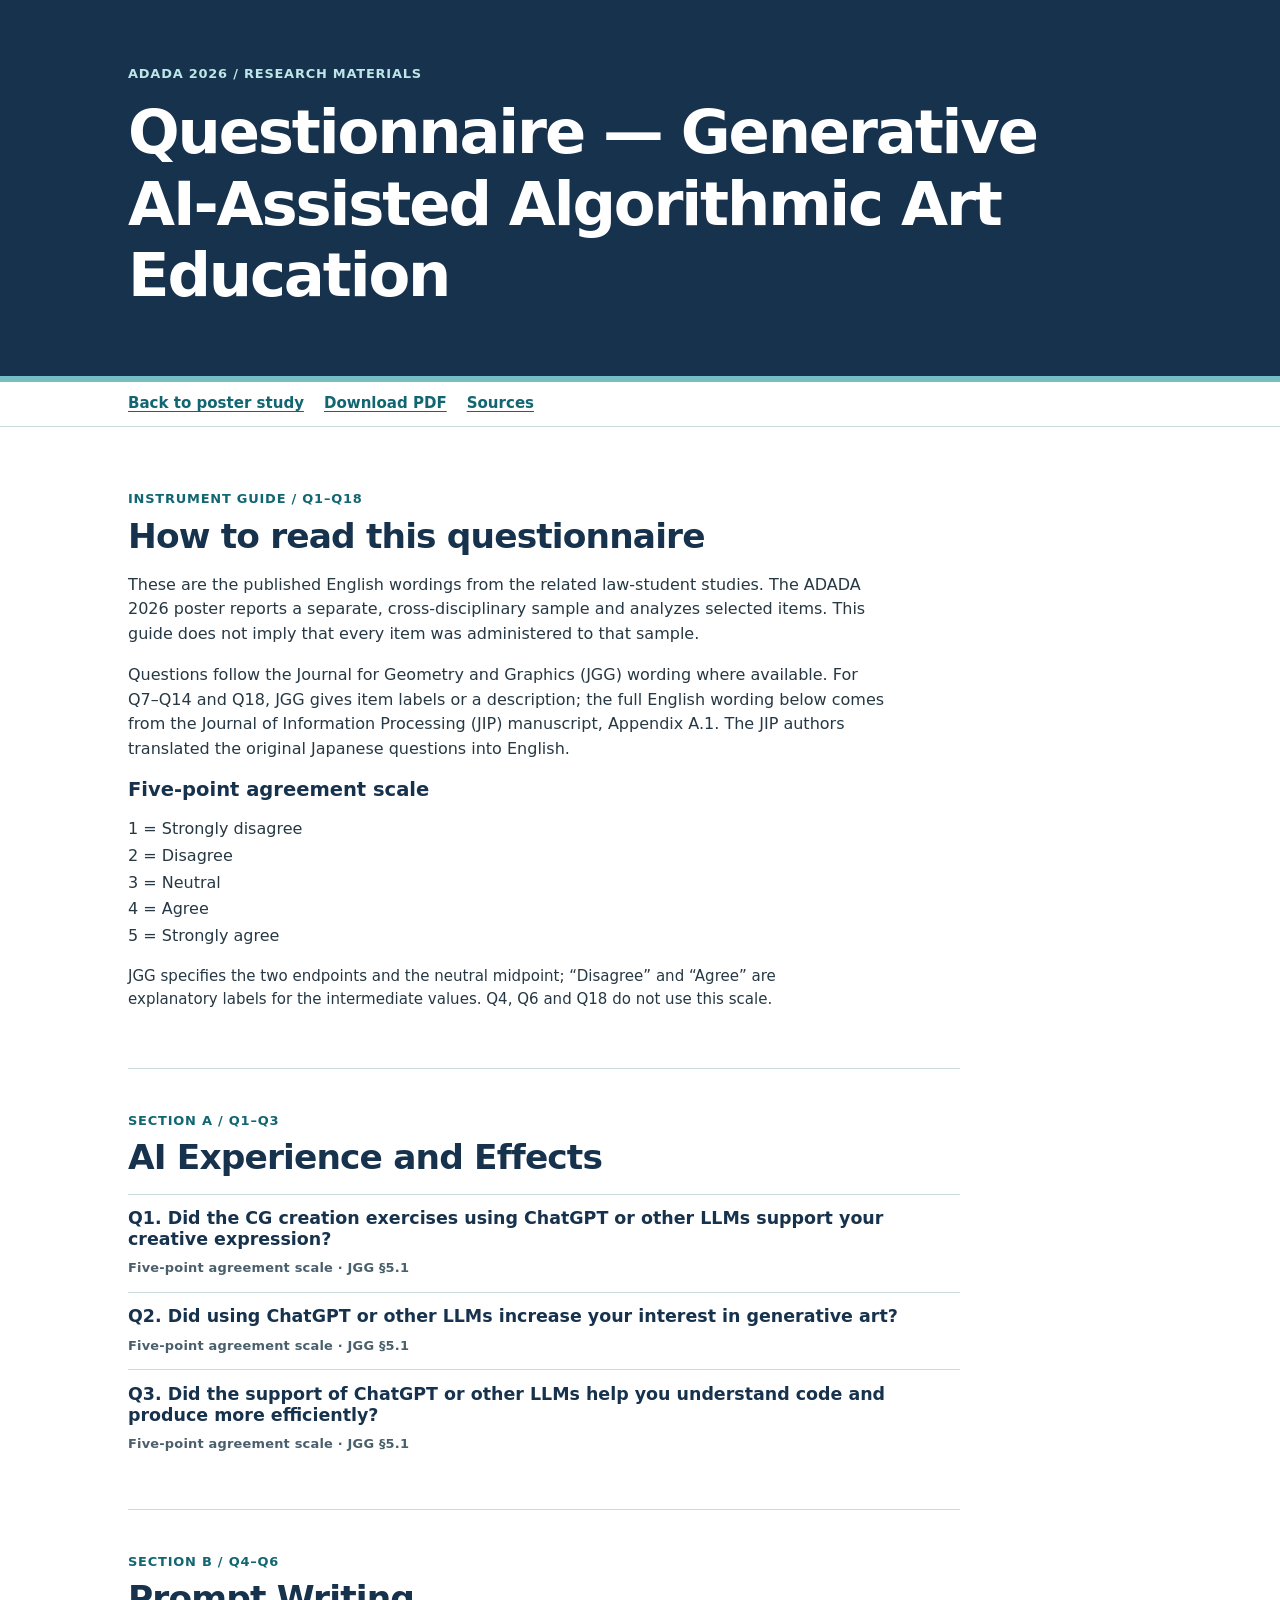
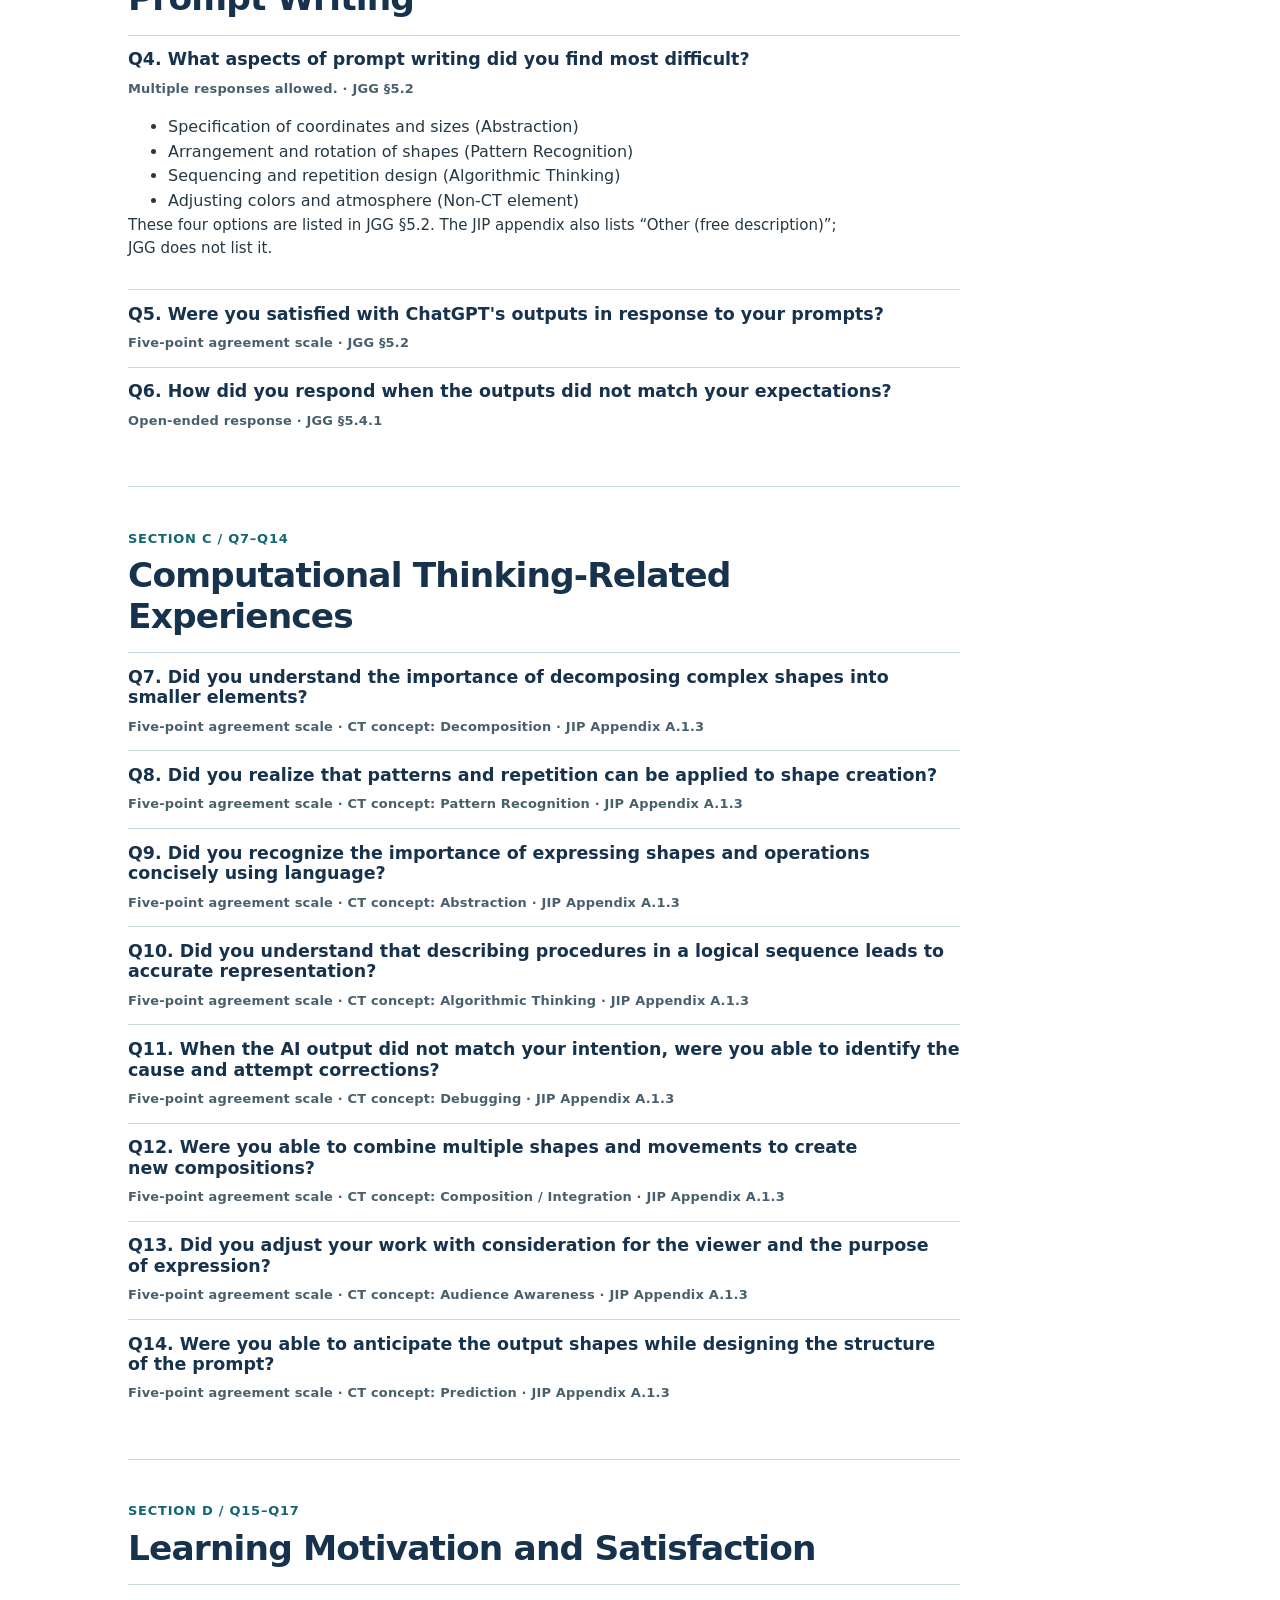
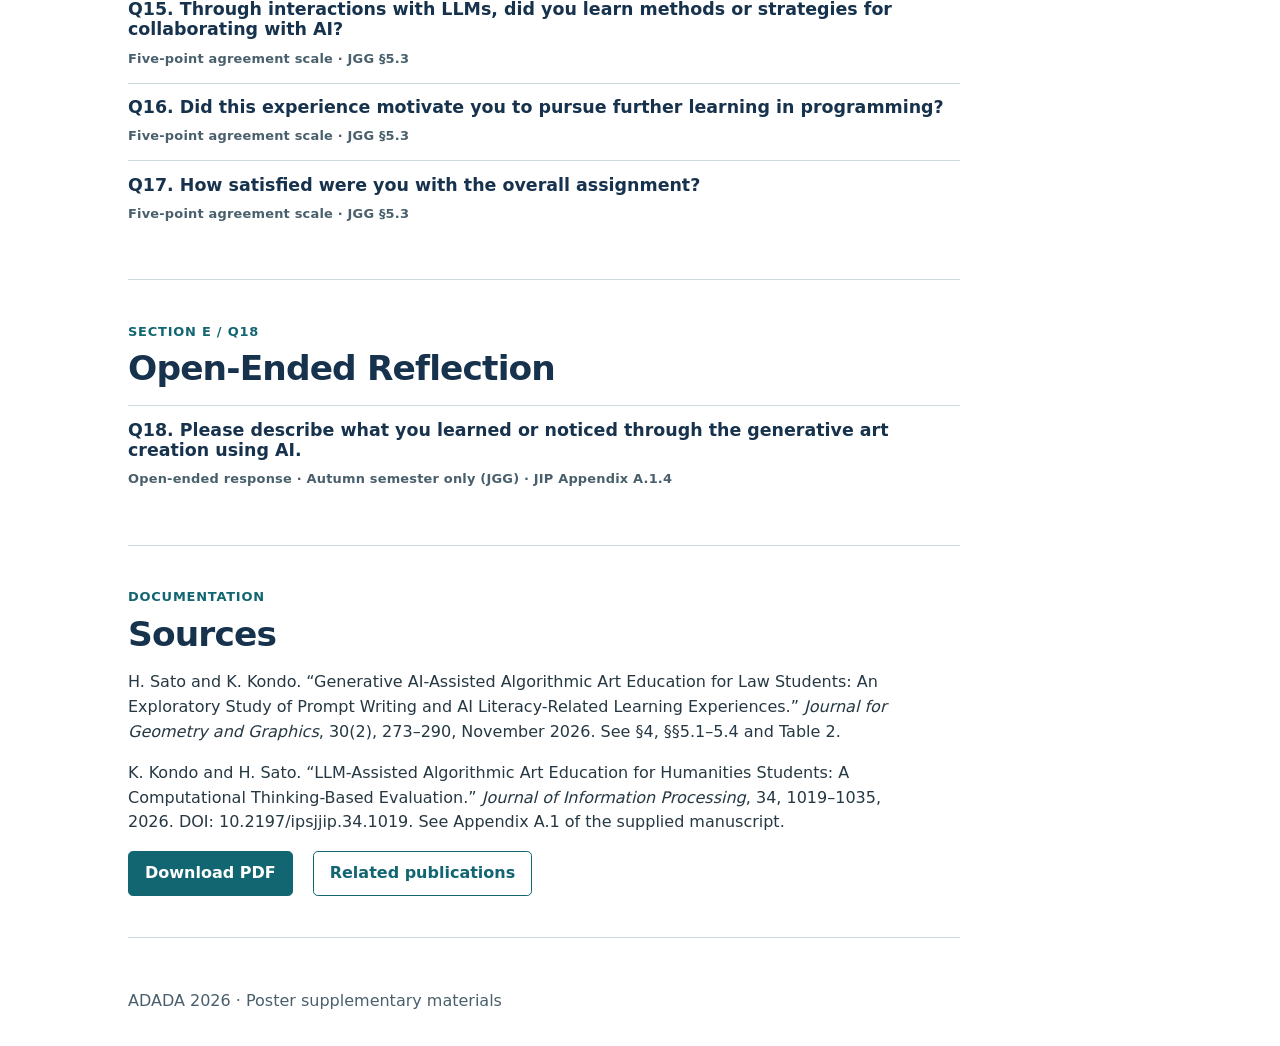
==== adada2026/questionnaire.html @ 4f1a8307 "Publish ADADA 2026 poster study and questionnaire" ====
<!doctype html><html lang="en"><head><meta charset="utf-8"><meta name="viewport" content="width=device-width,initial-scale=1"><title>Questionnaire — Generative AI-Assisted Algorithmic Art Education</title><link rel="stylesheet" href="assets/style.css"></head><body>
<a class="skip" href="#main">Skip to content</a><header class="hero"><div class="wrap"><p class="eyebrow">ADADA 2026 / Research materials</p><h1>Questionnaire — Generative AI-Assisted Algorithmic Art Education</h1></div></header>
<nav aria-label="Questionnaire resources"><div class="wrap"><a href="index.html">Back to poster study</a><a href="questionnaire.pdf" download>Download PDF</a><a href="#sources">Sources</a></div></nav>
<main id="main" class="wrap qpage"><section><p class="kicker">Instrument guide / Q1–Q18</p><h2>How to read this questionnaire</h2><p>These are the published English wordings from the related law-student studies. The ADADA 2026 poster reports a separate, cross-disciplinary sample and analyzes selected items. This guide does not imply that every item was administered to that sample.</p><p>Questions follow the Journal for Geometry and Graphics (JGG) wording where available. For Q7–Q14 and Q18, JGG gives item labels or a description; the full English wording below comes from the Journal of Information Processing (JIP) manuscript, Appendix A.1. The JIP authors translated the original Japanese questions into English.</p>
<h3>Five-point agreement scale</h3><ol class="scale"><li>1 = Strongly disagree</li><li>2 = Disagree</li><li>3 = Neutral</li><li>4 = Agree</li><li>5 = Strongly agree</li></ol><p class="source">JGG specifies the two endpoints and the neutral midpoint; “Disagree” and “Agree” are explanatory labels for the intermediate values. Q4, Q6 and Q18 do not use this scale.</p></section>
<section class="group"><p class="kicker">Section A / Q1–Q3</p><h2>AI Experience and Effects</h2>
<div class="q" id="q1"><h3>Q1. Did the CG creation exercises using ChatGPT or other LLMs support your creative expression?</h3><p class="meta">Five-point agreement scale · JGG §5.1</p>
</div>
<div class="q" id="q2"><h3>Q2. Did using ChatGPT or other LLMs increase your interest in generative art?</h3><p class="meta">Five-point agreement scale · JGG §5.1</p>
</div>
<div class="q" id="q3"><h3>Q3. Did the support of ChatGPT or other LLMs help you understand code and produce more efficiently?</h3><p class="meta">Five-point agreement scale · JGG §5.1</p>
</div>
</section>
<section class="newpage"><p class="kicker">Section B / Q4–Q6</p><h2>Prompt Writing</h2>
<div class="q" id="q4"><h3>Q4. What aspects of prompt writing did you find most difficult?</h3><p class="meta">Multiple responses allowed. · JGG §5.2</p>
<ul><li>Specification of coordinates and sizes (Abstraction)</li><li>Arrangement and rotation of shapes (Pattern Recognition)</li><li>Sequencing and repetition design (Algorithmic Thinking)</li><li>Adjusting colors and atmosphere (Non-CT element)</li></ul><p class="source">These four options are listed in JGG §5.2. The JIP appendix also lists “Other (free description)”; JGG does not list it.</p>
</div>
<div class="q" id="q5"><h3>Q5. Were you satisfied with ChatGPT&#x27;s outputs in response to your prompts?</h3><p class="meta">Five-point agreement scale · JGG §5.2</p>
</div>
<div class="q" id="q6"><h3>Q6. How did you respond when the outputs did not match your expectations?</h3><p class="meta">Open-ended response · JGG §5.4.1</p>
</div>
</section>
<section class="group"><p class="kicker">Section C / Q7–Q14</p><h2>Computational Thinking-Related Experiences</h2>
<div class="q" id="q7"><h3>Q7. Did you understand the importance of decomposing complex shapes into smaller elements?</h3><p class="meta">Five-point agreement scale · CT concept: Decomposition · JIP Appendix A.1.3</p>
</div>
<div class="q" id="q8"><h3>Q8. Did you realize that patterns and repetition can be applied to shape creation?</h3><p class="meta">Five-point agreement scale · CT concept: Pattern Recognition · JIP Appendix A.1.3</p>
</div>
<div class="q" id="q9"><h3>Q9. Did you recognize the importance of expressing shapes and operations concisely using language?</h3><p class="meta">Five-point agreement scale · CT concept: Abstraction · JIP Appendix A.1.3</p>
</div>
<div class="q" id="q10"><h3>Q10. Did you understand that describing procedures in a logical sequence leads to accurate representation?</h3><p class="meta">Five-point agreement scale · CT concept: Algorithmic Thinking · JIP Appendix A.1.3</p>
</div>
<div class="q" id="q11"><h3>Q11. When the AI output did not match your intention, were you able to identify the cause and attempt corrections?</h3><p class="meta">Five-point agreement scale · CT concept: Debugging · JIP Appendix A.1.3</p>
</div>
<div class="q" id="q12"><h3>Q12. Were you able to combine multiple shapes and movements to create new compositions?</h3><p class="meta">Five-point agreement scale · CT concept: Composition / Integration · JIP Appendix A.1.3</p>
</div>
<div class="q" id="q13"><h3>Q13. Did you adjust your work with consideration for the viewer and the purpose of expression?</h3><p class="meta">Five-point agreement scale · CT concept: Audience Awareness · JIP Appendix A.1.3</p>
</div>
<div class="q" id="q14"><h3>Q14. Were you able to anticipate the output shapes while designing the structure of the prompt?</h3><p class="meta">Five-point agreement scale · CT concept: Prediction · JIP Appendix A.1.3</p>
</div>
</section>
<section class="newpage"><p class="kicker">Section D / Q15–Q17</p><h2>Learning Motivation and Satisfaction</h2>
<div class="q" id="q15"><h3>Q15. Through interactions with LLMs, did you learn methods or strategies for collaborating with AI?</h3><p class="meta">Five-point agreement scale · JGG §5.3</p>
</div>
<div class="q" id="q16"><h3>Q16. Did this experience motivate you to pursue further learning in programming?</h3><p class="meta">Five-point agreement scale · JGG §5.3</p>
</div>
<div class="q" id="q17"><h3>Q17. How satisfied were you with the overall assignment?</h3><p class="meta">Five-point agreement scale · JGG §5.3</p>
</div>
</section>
<section class="group"><p class="kicker">Section E / Q18</p><h2>Open-Ended Reflection</h2>
<div class="q" id="q18"><h3>Q18. Please describe what you learned or noticed through the generative art creation using AI.</h3><p class="meta">Open-ended response · Autumn semester only (JGG) · JIP Appendix A.1.4</p>
</div>
</section>
<section id="sources"><p class="kicker">Documentation</p><h2>Sources</h2><p>H. Sato and K. Kondo. “Generative AI-Assisted Algorithmic Art Education for Law Students: An Exploratory Study of Prompt Writing and AI Literacy-Related Learning Experiences.” <i>Journal for Geometry and Graphics</i>, 30(2), 273–290, November 2026. See §4, §§5.1–5.4 and Table 2.</p><p>K. Kondo and H. Sato. “LLM-Assisted Algorithmic Art Education for Humanities Students: A Computational Thinking-Based Evaluation.” <i>Journal of Information Processing</i>, 34, 1019–1035, 2026. DOI: 10.2197/ipsjjip.34.1019. See Appendix A.1 of the supplied manuscript.</p><div class="actions"><a class="button primary" href="questionnaire.pdf" download>Download PDF</a><a class="button" href="index.html#publications">Related publications</a></div></section></main><footer class="wrap">ADADA 2026 · Poster supplementary materials</footer></body></html>
---- adada2026/assets/style.css ----
:root{--navy:#17324d;--teal:#126672;--ink:#263843;--muted:#49606c;--line:#cadadd;--tint:#e5f3f4;color:var(--ink);background:white;font:100%/1.55 system-ui,-apple-system,sans-serif}
*{box-sizing:border-box}body{margin:0}a{color:var(--teal);text-underline-offset:.2em}a:focus-visible{outline:3px solid #cd7513;outline-offset:3px}.skip{position:absolute;left:.5rem;top:-8rem;background:white;padding:.6rem;z-index:5}.skip:focus{top:.5rem}
.wrap{width:min(100% - 2.5rem,64rem);margin-inline:auto}.hero{background:var(--navy);color:white;border-bottom:6px solid #75bfc2}.hero .wrap{padding-block:clamp(2rem,5vw,4.5rem);position:relative;isolation:isolate}.hero.home .wrap:after{content:"";position:absolute;inset:0 0 0 auto;width:28%;background:url('contours.svg') center right/contain no-repeat;z-index:-1}.home h1,.home .strap{max-width:70%}
.eyebrow,.kicker,.meta{font-size:.81rem;font-weight:650;letter-spacing:.06em}.eyebrow,.kicker{text-transform:uppercase}.eyebrow{color:#bce6e7;margin:0 0 .8rem}.kicker{color:var(--teal);margin:0 0 .4rem}.meta{color:var(--muted);letter-spacing:.015em}.strap{color:#caeef0;margin:1rem 0 0;font-weight:600}h1,h2,h3,p{margin-top:0}h1,h2,h3{line-height:1.18;text-wrap:pretty}h1{font-size:clamp(2rem,4.9vw,3.8rem);letter-spacing:-.035em;margin-bottom:0}h2{font-size:clamp(1.55rem,3vw,2.15rem);color:var(--navy);letter-spacing:-.025em;margin-bottom:1rem}h3{color:var(--navy);font-size:1.22rem;margin-bottom:.55rem}p{max-width:75ch}
nav{border-bottom:1px solid var(--line)}nav .wrap,.actions{display:flex;gap:.35rem 1.25rem;flex-wrap:wrap}nav a,.button{display:inline-flex;align-items:center;min-height:44px;font-weight:600}nav a{font-size:.94rem}.button{padding:.55rem 1rem;border:1px solid var(--teal);border-radius:.3rem;text-decoration:none}.button:hover{background:var(--tint)}.primary,.primary:hover{background:var(--teal);color:white}
main{padding-block:1.3rem 2rem}section,.paper{padding:clamp(1.4rem,4vw,2.6rem) 0;border-bottom:1px solid var(--line)}.paper h2{max-width:35ch}.byline{color:var(--muted);margin-bottom:0}.studygrid{display:grid;grid-template-columns:1.45fr 1fr;gap:2.4rem}table{border-collapse:collapse;width:100%;align-self:start}caption{text-align:left;font-weight:bold;color:var(--navy);margin-bottom:.35rem}td,th{text-align:left;padding:.5rem .3rem;border-bottom:1px solid var(--line)}td:last-child,thead th:last-child{text-align:right;font-variant-numeric:tabular-nums}tfoot{background:var(--tint);font-weight:bold}.callout{background:var(--tint);border-left:4px solid var(--teal);padding:1.3rem;margin-top:1.2rem}.callout p:last-child,.actions,.pub p:last-child{margin-bottom:0}.pub{padding:1.1rem 0;border-top:1px solid var(--line)}.pub .button{min-height:44px}.pub p{margin-bottom:.65rem}footer{padding:1.2rem 0 2rem;color:var(--muted)}.q{padding:.85rem 0;border-top:1px solid var(--line);break-inside:avoid}.q h3{font-size:1.09rem;max-width:72ch}.q .meta{margin:0}.q ul{margin-bottom:0}.qpage section{max-width:52rem}.qpage .scale{padding-left:1.35rem}.qpage .source{font-size:.94rem}
@media(max-width:680px){.hero.home .wrap:after{display:none}.home h1,.home .strap{max-width:100%}.studygrid{grid-template-columns:1fr;gap:.6rem}.wrap{width:calc(100% - 2rem)}nav .wrap{gap:0 .85rem}.button{padding-inline:.8rem}}
@page{size:A4 portrait;margin:16mm 18mm}
@media print{.skip,nav,footer,.actions{display:none}.wrap{width:100%}body{font:10.5pt/1.35 Arial,sans-serif}.hero{color:var(--navy);background:white;border-bottom:1pt solid var(--teal)}.hero .wrap{padding:0 0 4mm}.eyebrow,.kicker{color:var(--teal);font-size:8.5pt}h1{font-size:22pt}.qpage{padding:0}.qpage section{max-width:none;padding:3mm 0;border:0}.qpage h2{font-size:15pt;margin-bottom:2mm}.qpage h3{font-size:11pt;margin-bottom:1mm}.qpage .q{padding:2mm 0}.qpage .meta{font-size:8pt}.qpage p,.qpage ul{margin-bottom:2mm}.qpage .newpage{break-before:page}.qpage .scale{list-style:none;padding:0;margin:0}.scale li{display:inline-block;margin-right:3mm}.source{font-size:9pt}a{color:inherit}}
.scale{list-style:none;padding:0!important}.scale li{margin:.12rem 0}
@media print{.qpage section{padding:2mm 0}.qpage .q{padding:1.6mm 0}.qpage p{max-width:none}.qpage .q h3{max-width:none}.qpage .scale{display:flex;flex-wrap:wrap;gap:0 3mm}.qpage .scale li{margin:0}.qpage .meta{letter-spacing:0}}
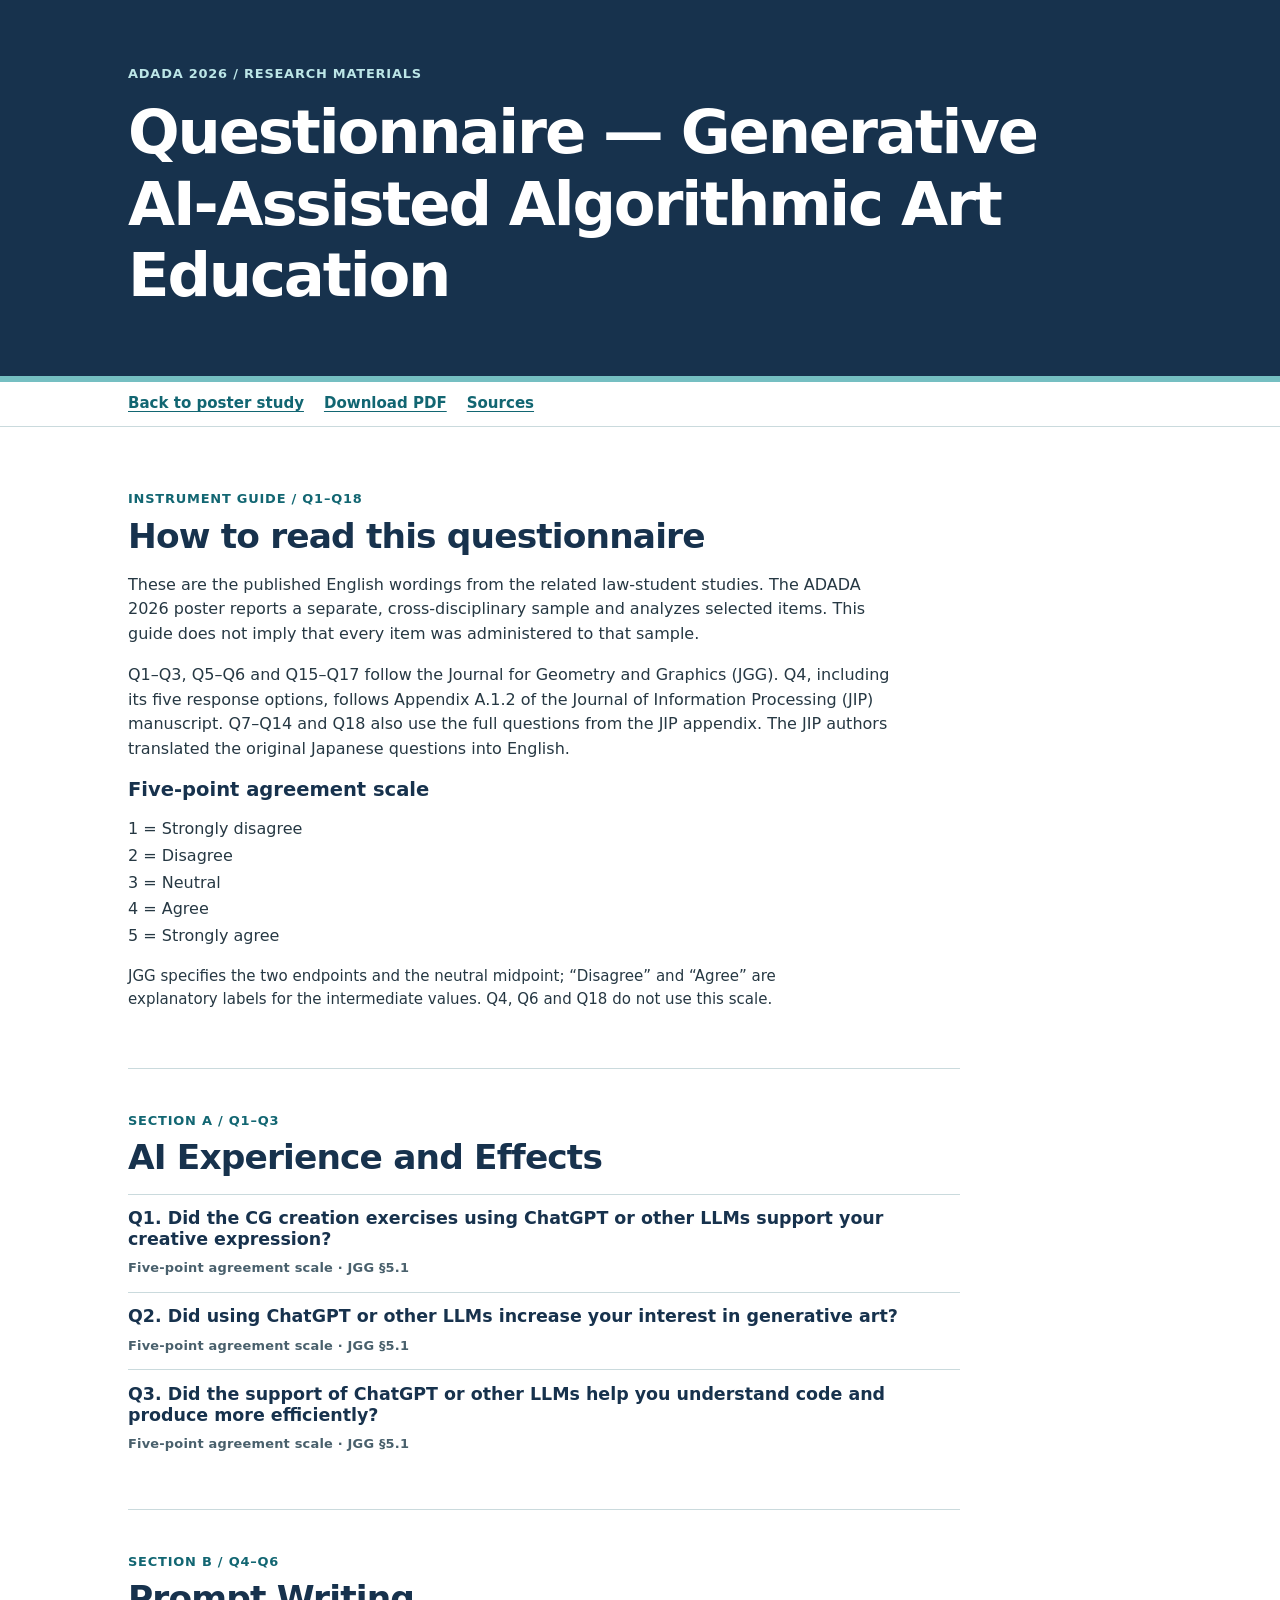
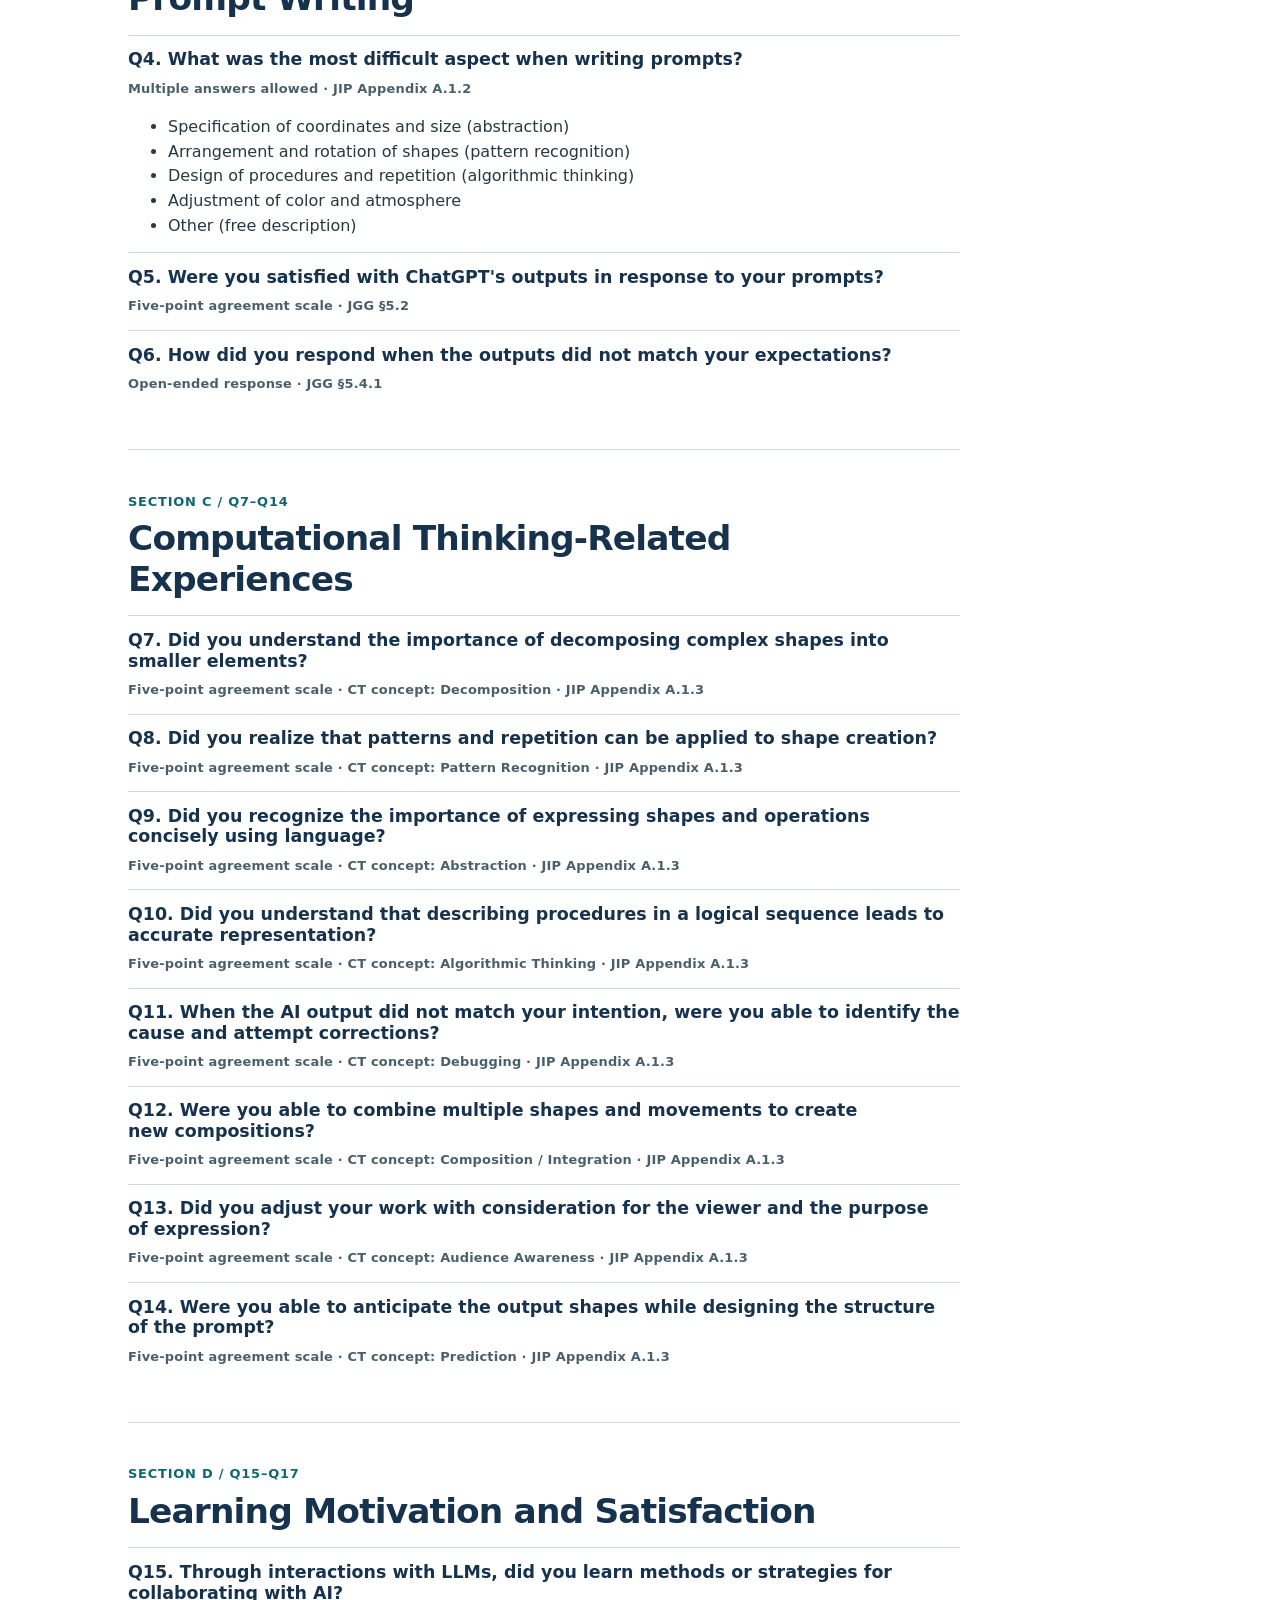
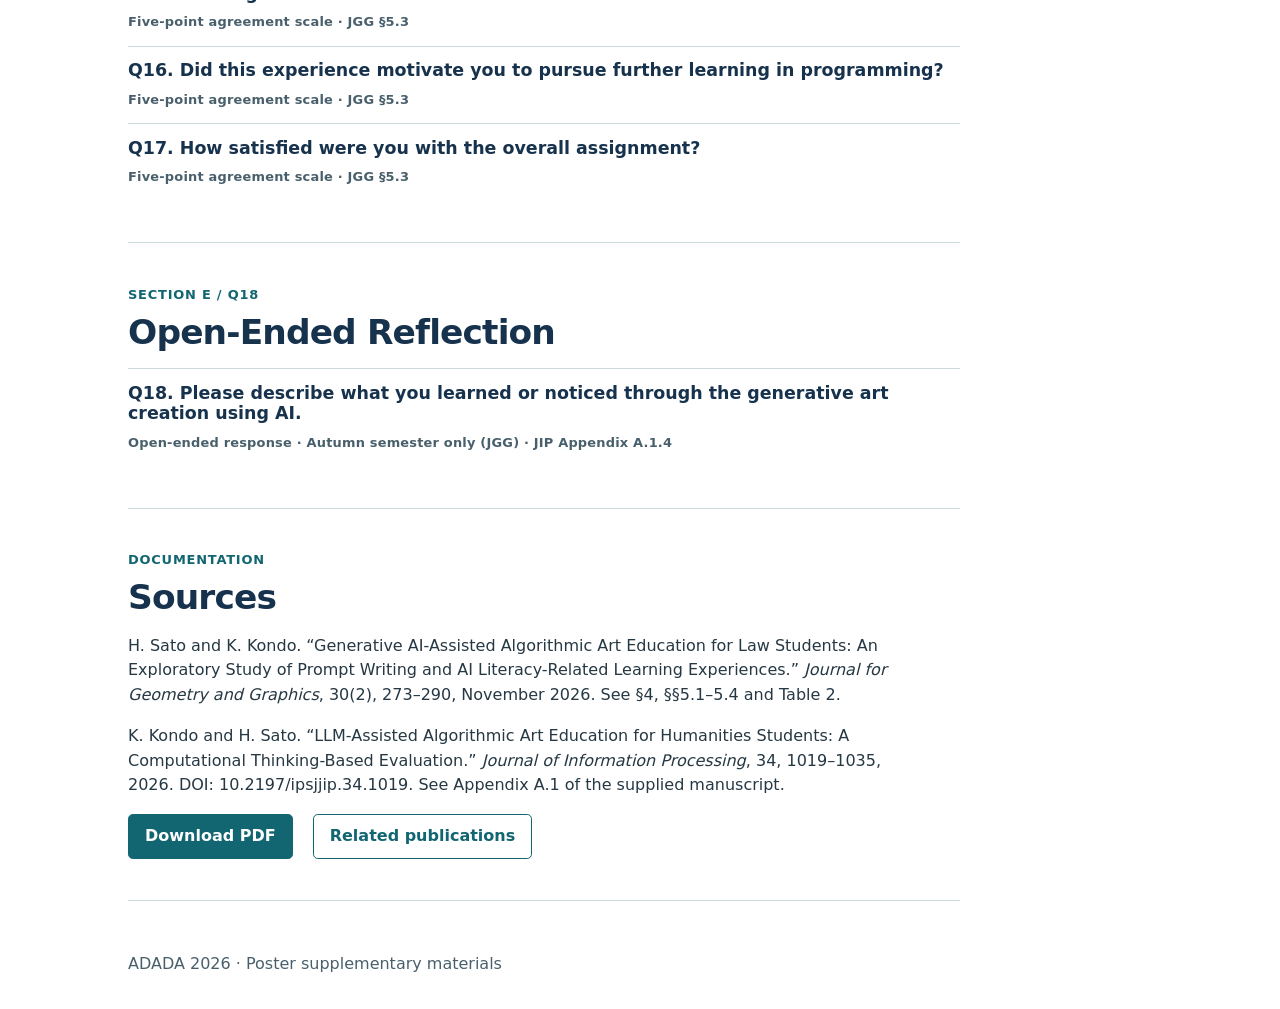
==== commit b28442ad: "Use the JIP Appendix A.1.2 wording and five options for Q4" ====
--- a/adada2026/questionnaire.html
+++ b/adada2026/questionnaire.html
@@ -1,7 +1,7 @@
 <!doctype html><html lang="en"><head><meta charset="utf-8"><meta name="viewport" content="width=device-width,initial-scale=1"><title>Questionnaire — Generative AI-Assisted Algorithmic Art Education</title><link rel="stylesheet" href="assets/style.css"></head><body>
 <a class="skip" href="#main">Skip to content</a><header class="hero"><div class="wrap"><p class="eyebrow">ADADA 2026 / Research materials</p><h1>Questionnaire — Generative AI-Assisted Algorithmic Art Education</h1></div></header>
 <nav aria-label="Questionnaire resources"><div class="wrap"><a href="index.html">Back to poster study</a><a href="questionnaire.pdf" download>Download PDF</a><a href="#sources">Sources</a></div></nav>
-<main id="main" class="wrap qpage"><section><p class="kicker">Instrument guide / Q1–Q18</p><h2>How to read this questionnaire</h2><p>These are the published English wordings from the related law-student studies. The ADADA 2026 poster reports a separate, cross-disciplinary sample and analyzes selected items. This guide does not imply that every item was administered to that sample.</p><p>Questions follow the Journal for Geometry and Graphics (JGG) wording where available. For Q7–Q14 and Q18, JGG gives item labels or a description; the full English wording below comes from the Journal of Information Processing (JIP) manuscript, Appendix A.1. The JIP authors translated the original Japanese questions into English.</p>
+<main id="main" class="wrap qpage"><section><p class="kicker">Instrument guide / Q1–Q18</p><h2>How to read this questionnaire</h2><p>These are the published English wordings from the related law-student studies. The ADADA 2026 poster reports a separate, cross-disciplinary sample and analyzes selected items. This guide does not imply that every item was administered to that sample.</p><p>Q1–Q3, Q5–Q6 and Q15–Q17 follow the Journal for Geometry and Graphics (JGG). Q4, including its five response options, follows Appendix A.1.2 of the Journal of Information Processing (JIP) manuscript. Q7–Q14 and Q18 also use the full questions from the JIP appendix. The JIP authors translated the original Japanese questions into English.</p>
 <h3>Five-point agreement scale</h3><ol class="scale"><li>1 = Strongly disagree</li><li>2 = Disagree</li><li>3 = Neutral</li><li>4 = Agree</li><li>5 = Strongly agree</li></ol><p class="source">JGG specifies the two endpoints and the neutral midpoint; “Disagree” and “Agree” are explanatory labels for the intermediate values. Q4, Q6 and Q18 do not use this scale.</p></section>
 <section class="group"><p class="kicker">Section A / Q1–Q3</p><h2>AI Experience and Effects</h2>
 <div class="q" id="q1"><h3>Q1. Did the CG creation exercises using ChatGPT or other LLMs support your creative expression?</h3><p class="meta">Five-point agreement scale · JGG §5.1</p>
@@ -12,8 +12,16 @@
 </div>
 </section>
 <section class="newpage"><p class="kicker">Section B / Q4–Q6</p><h2>Prompt Writing</h2>
-<div class="q" id="q4"><h3>Q4. What aspects of prompt writing did you find most difficult?</h3><p class="meta">Multiple responses allowed. · JGG §5.2</p>
-<ul><li>Specification of coordinates and sizes (Abstraction)</li><li>Arrangement and rotation of shapes (Pattern Recognition)</li><li>Sequencing and repetition design (Algorithmic Thinking)</li><li>Adjusting colors and atmosphere (Non-CT element)</li></ul><p class="source">These four options are listed in JGG §5.2. The JIP appendix also lists “Other (free description)”; JGG does not list it.</p>
+<div class="q" id="q4">
+<h3>Q4. What was the most difficult aspect when writing prompts?</h3>
+<p class="meta">Multiple answers allowed · JIP Appendix A.1.2</p>
+<ul>
+<li>Specification of coordinates and size (abstraction)</li>
+<li>Arrangement and rotation of shapes (pattern recognition)</li>
+<li>Design of procedures and repetition (algorithmic thinking)</li>
+<li>Adjustment of color and atmosphere</li>
+<li>Other (free description)</li>
+</ul>
 </div>
 <div class="q" id="q5"><h3>Q5. Were you satisfied with ChatGPT&#x27;s outputs in response to your prompts?</h3><p class="meta">Five-point agreement scale · JGG §5.2</p>
 </div>
